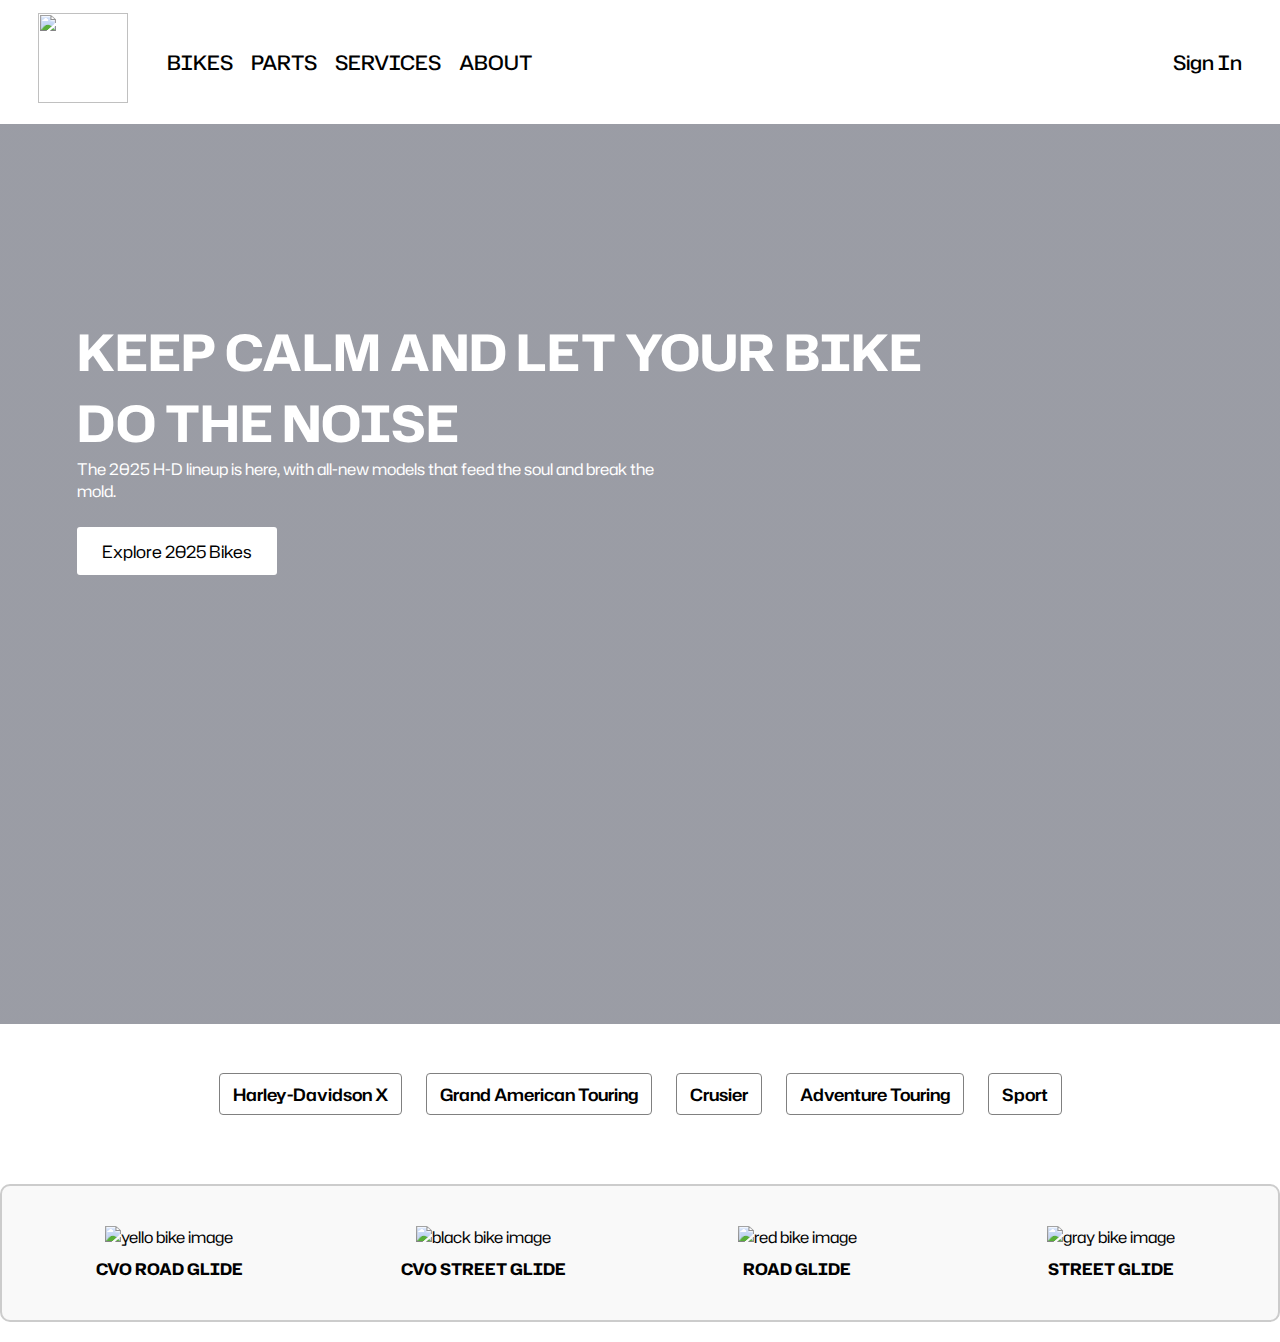
==== grandamerican.html @ e7e5188c "Add files via upload" ====
<!DOCTYPE html>
<html>
    <head>
        <meta charset="UTF-8">
        <meta name="viewport" content="width=device-width, initial-scale=1.0">
        <title>Bike Home</title>
        <link rel="stylesheet" href="menu.css">
        <link rel="preconnect" href="https://fonts.googleapis.com">
<link rel="preconnect" href="https://fonts.gstatic.com" crossorigin>
<link href="https://fonts.googleapis.com/css2?family=Hubot+Sans:ital,wght@0,200..900;1,200..900&family=Oswald:wght@200..700&display=swap" rel="stylesheet">
    </head>
    <body>
        <section class="black">

        </section>
        <section class="white">
            <nav>
                
                <a class="har" href="index.html"><img src="outline.jpg"></a>
                <div class="nav-links">
                    <ul>
                        <li><a href="">BIKES</a></li>
                        <li><a href="">PARTS</a></li>
                        <li><a href="">SERVICES</a></li>
                        <li><a href="">ABOUT</a></li>
                    </ul>

                </div>
                <div class="signin">
                   
                    <a href="">Sign In</a>
                    
                </div>
            </nav>
        </section>
        <section class="header">
           
            <div class="quote">
                <h1>KEEP CALM AND LET YOUR BIKE<br> DO THE NOISE</h1>
                <p>The 2025 H-D lineup is here, with all-new models that feed the soul and break the <br>mold.</p>
                <a href="">Explore 2025 Bikes   </a>
            </div>
        </section>

        <!-- new section -->

        <section class="afterimage">
            <div class="row">
                <ul>
                   
                        <li><a href="index.html">Harley-Davidson X</a></li>
                        <li><a href="grandamerican.html">Grand American Touring</a></li>
                        <li><a href="crusier.html">Crusier</a></li>
                        <li><a href="adventure.html">Adventure Touring</a></li>
                        <li><a href="sport.html">Sport</a></li>
                    
                </ul>
            </div>

        </section>
        <section class = "model">
            <div class="model-item1">
                <img src="cvo road glide.webp" alt="yello bike image">
                <p>CVO ROAD GLIDE</p>
            </div>
            <div class="model-item2">
                <img src="cvo street glide.webp" alt="black bike image">
                <p>CVO STREET GLIDE</p>
            </div>
            <div class="model-item2">
                <img src="road glide.webp" alt="red bike image">
                <p>ROAD GLIDE</p>
            </div>
            <div class="model-item2">
                <img src="street.webp" alt="gray bike image">
                <p>STREET GLIDE</p>
            </div>
            
           
            
            

        </section>

    </body>

</html>
---- menu.css ----
* {
   margin: 0;
   padding: 0;
   font-family: "Hubot Sans", sans-serif;
   }
   
   body {
   background-blend-mode: darken;
   }
   
   /* Header Section with Background Image */
.header {
   margin: 0;
   min-height: 100vh;
   width: 100%;
   background-image: linear-gradient(rgba(4,9,30,0.4), rgba(4,9,30,0.4)), url(view-cool-powerful-motorcycle.jpg);
   background-position: center;
   background-size: cover;
   position: relative;
}

   /* Navigation Bar */
   nav {
   display: grid;
   grid-template-columns: auto 1fr auto;
   padding: 1% 3%;
   justify-items: start;
   align-items: center;
   grid-gap: 20px;
   }
   
   .har {
   font-size: 25px;
   color: white;
   font-weight: 700;
   text-decoration: none;
   transition: 1s;
   word-spacing: 7px;
   }
   
   .har img {
   height: 10vh;
   width: 90px;
   mix-blend-mode: transparent;
   
   }
   
   .nav-links {
   padding: 10px;
   flex: 1;
   text-align: left;
   }
   
   .nav-links ul {
   display: flex;
   justify-content: space-around;
   }
   
   .nav-links ul li {
   margin-bottom: 0;
   margin-top: 0;
   list-style: none;
   }
   
   .nav-links ul li a {
   padding: 9px;
   color: black;
   text-decoration: none;
   font-size: 20px;
   transition: 0.5s;
   font-weight: 500;
   }
   
   .signin a {
   text-decoration: none;
   color: black;
   font-weight: 500;
   font-size: 20px;
   
   }
   
   .signin a:hover {
   color: #f7c631f1;
   }
   
   .nav-links ul li a:hover {
   background-color: #f7c631f1;
   color: white;
   }
   
   /* Quote Section */
   .quote {
   position: absolute;
   color: white;
   margin-top: 15%;
   margin-left: 6%;
   font-family: sans-serif;
   }
   
   .quote h1 {
   font-size: 50px;
   }
   
   .quote a {
   margin-top: 3%;
   color: black;
   text-decoration: none;
   display: inline-block;
   background-color: white;
   padding: 12px 25px;
   font-size: 17px;
   border-radius: 3px;
   
   transition: background-color 0.5s, color 0.5s,
   border-radius 0.5s;
   position: relative;
   cursor: pointer;
   }
   
   .quote a:hover {
   background-color: #f7c631f1;
   color: white;
   border-radius: 10px;
   transition: 0.5s;
   }
   
   /* After Image Section */
   .afterimage {
   margin-top: 50px;
   font-family: sans-serif;
   }
   
   .row {
   display: flex;
   justify-content: center;
   flex-wrap: wrap;
   text-align: center;
   }
   
   .row ul {
   display: flex;
   justify-content: space-around;
   flex-wrap: wrap;
   list-style: none;
   padding: 0;
   }
   
   .row ul li {
   padding: 8px 12px;
   position: relative;
   margin-bottom: 50px;
   }
   
   .row ul li a {
   padding: 8px 13px;
   border-radius: 4px;
   color: black;
   text-decoration: none;
   background-color: transparent;
   font-size: 17px;
   font-weight: 600;
   border: 0.7px solid gray;
   }
   
   .row ul li a:hover {
   background-color: black;
   color: white;
   }
   
   /* Model Section with Grid */
   .model {
   display: grid;
   grid-template-columns: repeat(4, 1fr);
   gap: 20px;
   margin: 20px 0;
   padding: 20px;
   border: 2px solid #ccc;
   border-radius: 10px;
   background-color: #f9f9f9;
   
   }
   
   .model-item1, .model-item2 {
   text-align: center;
   margin: 20px;
   }
   
   .model-item1 img, .model-item2 img {
   width: 100%;
   max-width: 300px;
   height: auto;
   }
   
   .model-item1 p, .model-item2 p {
   margin-top: 10px;
   font-size: 16px;
   font-weight: 700;
   color: black;
   }
   
   /* Responsive Styles */
   /* For Tablets (screen width 768px and above) */
   @media (max-width: 768px) {
   nav {
   grid-template-columns: auto 1fr;
   }
   
   .quote h1 {
   font-size: 3rem;
   }
   
   .quote a {
   
   font-size: 16px;
   }
   
   .model {
   grid-template-columns: repeat(2, 1fr);
   }
   
   .row ul {
   flex-direction: column;
   align-items: center;
   }
   }
   
   /* For Mobile (screen width 480px and below) */
   @media (max-width: 480px) {
   nav {
   grid-template-columns: 1fr;
   text-align: center;
   }
   
   .nav-links ul {
   flex-direction: column;
   align-items: center;
   }
   
   .quote h1 {
   font-size: 2.5rem;
   }
   
   .quote a {
   font-size: 14px;
   }
   
   .model {
   grid-template-columns: 1fr;
   }
   
   .model-item1, .model-item2 {
   margin-bottom: 20px;
   }
   
   .row ul li {
   padding: 10px;
   margin-bottom: 20px;
   }
   }
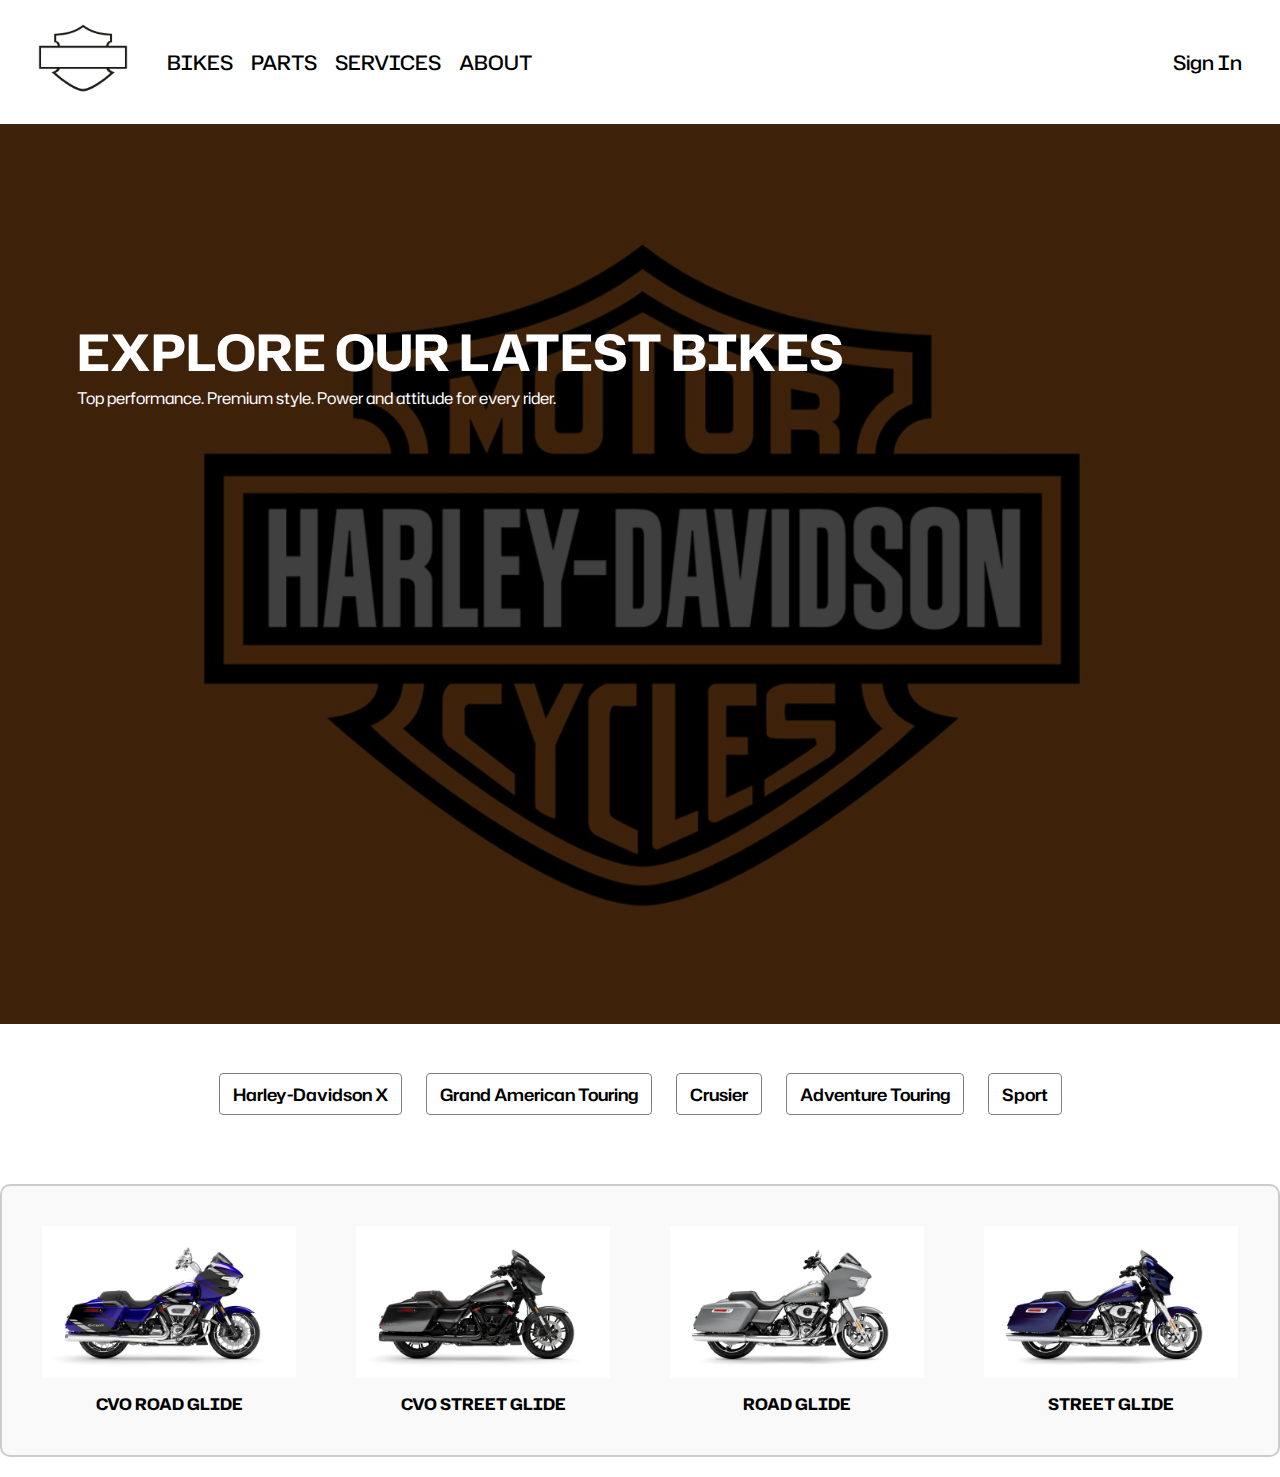
==== commit 9c706624: "Update grandamerican.html" ====
--- a/grandamerican.html
+++ b/grandamerican.html
@@ -6,6 +6,7 @@
         <title>Bike Home</title>
         <link rel="stylesheet" href="menu.css">
         <link rel="preconnect" href="https://fonts.googleapis.com">
+
 <link rel="preconnect" href="https://fonts.gstatic.com" crossorigin>
 <link href="https://fonts.googleapis.com/css2?family=Hubot+Sans:ital,wght@0,200..900;1,200..900&family=Oswald:wght@200..700&display=swap" rel="stylesheet">
     </head>
@@ -19,28 +20,28 @@
                 <a class="har" href="index.html"><img src="outline.jpg"></a>
                 <div class="nav-links">
                     <ul>
-                        <li><a href="">BIKES</a></li>
-                        <li><a href="">PARTS</a></li>
-                        <li><a href="">SERVICES</a></li>
-                        <li><a href="">ABOUT</a></li>
+                        <li><a href="bikes.html">BIKES</a></li>
+                        <li><a href="parts.html">PARTS</a></li>
+                        <li><a href="services.html">SERVICES</a></li>
+                        <li><a href="about.html">ABOUT</a></li>
                     </ul>
 
                 </div>
                 <div class="signin">
                    
-                    <a href="">Sign In</a>
+                    <a href="signin.html">Sign In</a>
                     
                 </div>
             </nav>
         </section>
-        <section class="header">
-           
+        <section class="header" style="background-image: linear-gradient(rgba(0, 0, 0, 0.75), rgba(0, 0, 0, 0.75)), url('logo.jpg'); background-size: cover; background-position: center;">
+
             <div class="quote">
-                <h1>KEEP CALM AND LET YOUR BIKE<br> DO THE NOISE</h1>
-                <p>The 2025 H-D lineup is here, with all-new models that feed the soul and break the <br>mold.</p>
-                <a href="">Explore 2025 Bikes   </a>
+                <h1>EXPLORE OUR LATEST BIKES</h1>
+                <p>Top performance. Premium style. Power and attitude for every rider.</p>
             </div>
         </section>
+        
 
         <!-- new section -->
 
@@ -55,8 +56,7 @@
                         <li><a href="sport.html">Sport</a></li>
                     
                 </ul>
-            </div>
-
+            </div>        
         </section>
         <section class = "model">
             <div class="model-item1">
@@ -84,4 +84,4 @@
 
     </body>
 
-</html>+</html>
